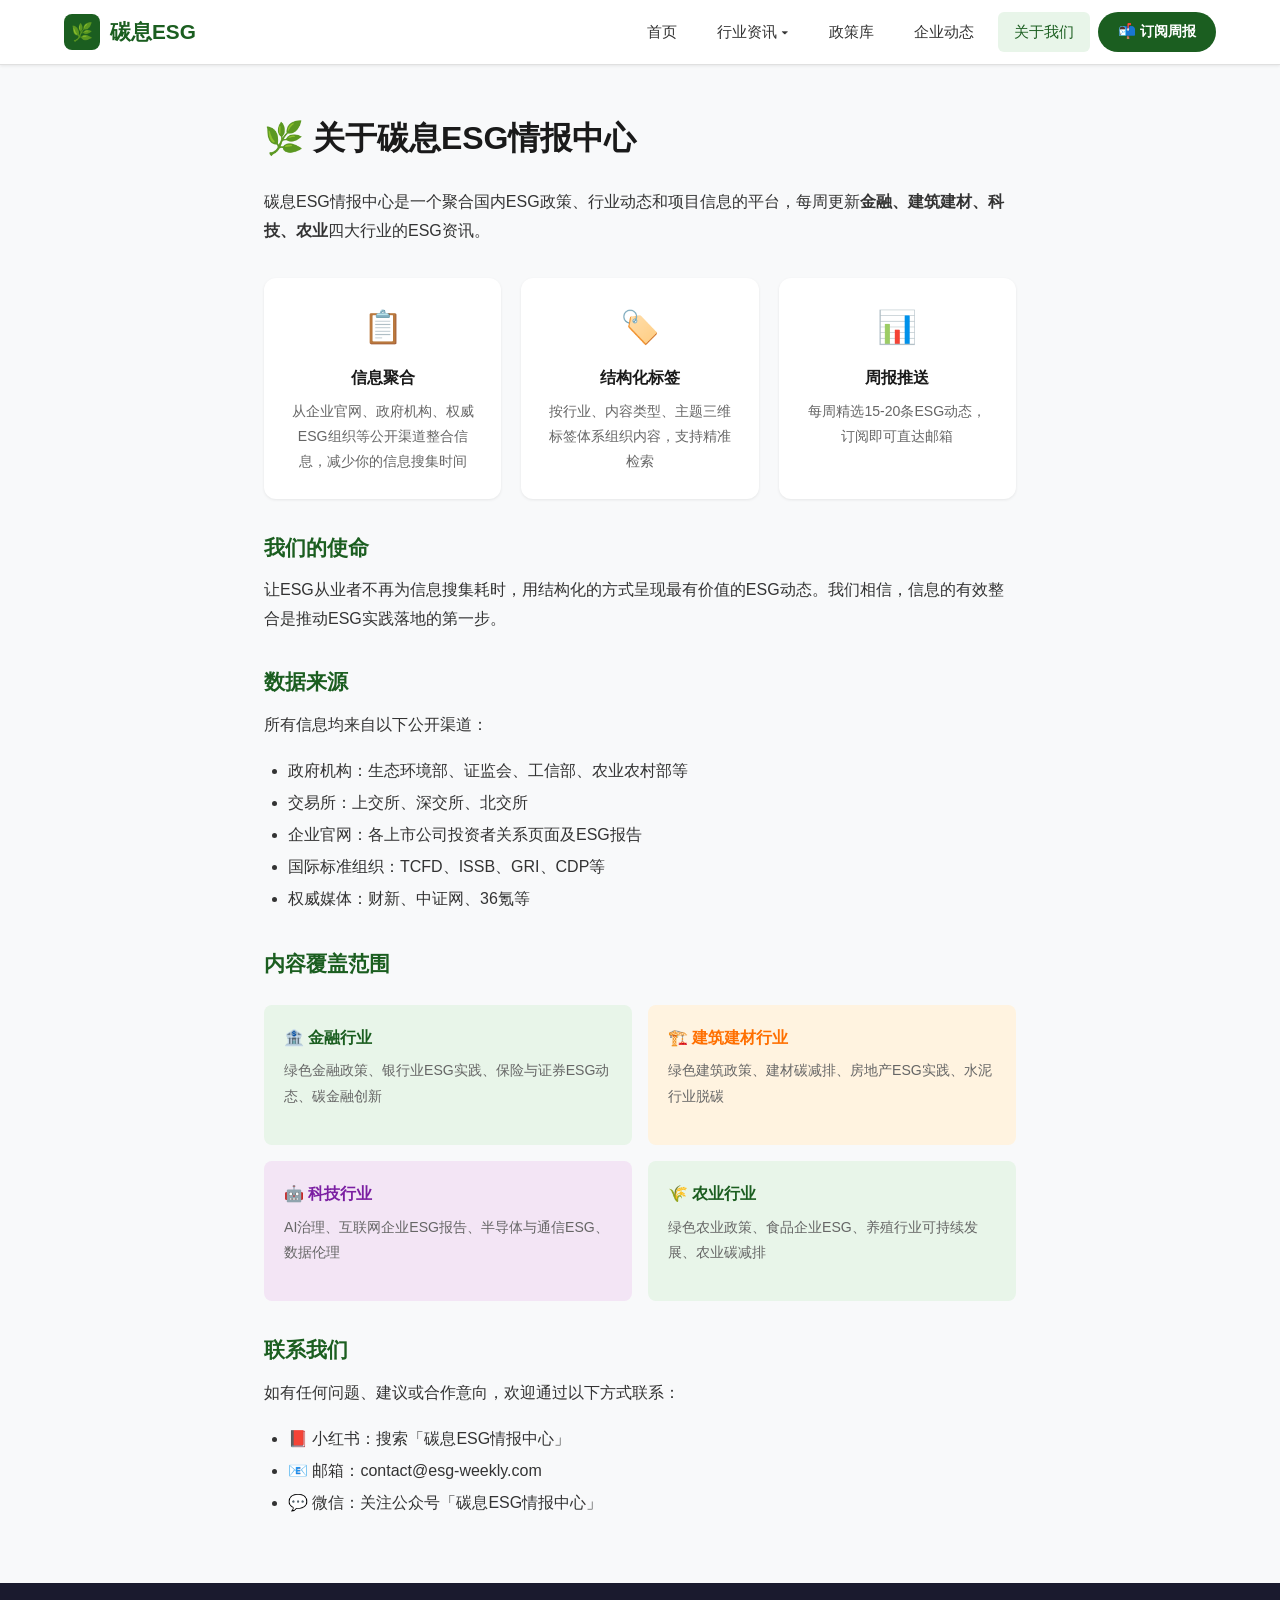
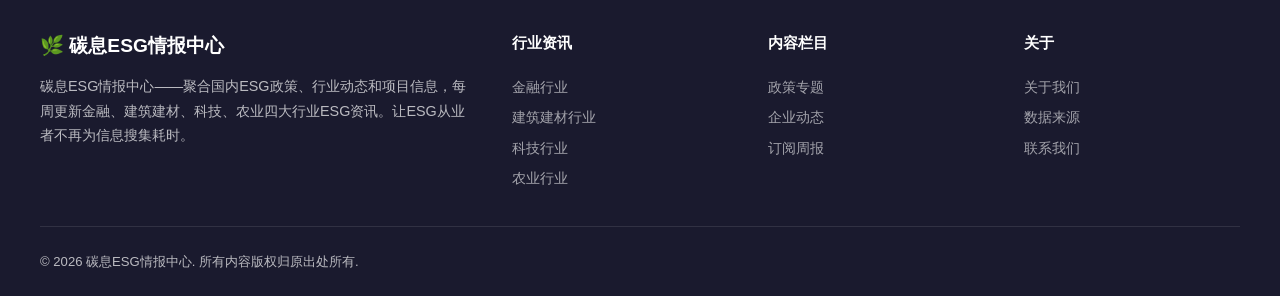
==== pages/about.html @ 067dfcd1 "ESG网站初始版本 - 碳息ESG情报中心" ====
<!DOCTYPE html>
<html lang="zh-CN">
<head>
  <meta charset="UTF-8">
  <meta name="viewport" content="width=device-width, initial-scale=1.0">
  <title>关于我们 - 碳息ESG情报中心</title>
  <meta name="description" content="关于碳息ESG情报中心：我们的使命、数据来源、内容覆盖范围与联系方式">
  <meta name="keywords" content="碳息ESG,关于我们,ESG情报中心,数据来源">
  <meta property="og:title" content="关于我们 - 碳息ESG情报中心">
  <meta property="og:description" content="关于碳息ESG情报中心：我们的使命、数据来源、内容覆盖范围与联系方式">
  <meta property="og:type" content="website">
  <meta property="og:locale" content="zh_CN">
  <meta name="twitter:card" content="summary">
  <link rel="canonical" href="https://www.esg-weekly.com/pages/about.html">
  <link rel="stylesheet" href="../css/style.css">
</head>
<body>
  <header class="site-header">
    <div class="header-inner">
      <a href="../index.html" class="site-logo"><span class="logo-icon">🌿</span>碳息ESG</a>
      <nav class="site-nav" id="mainNav">
        <a href="../index.html">首页</a>
        <div class="nav-dropdown"><a href="#">行业资讯 ▾</a><div class="dropdown-menu"><a href="finance.html">金融行业</a><a href="construction.html">建筑建材行业</a><a href="tech.html">科技行业</a><a href="agriculture.html">农业行业</a></div></div>
        <a href="policy.html">政策库</a><a href="corporate.html">企业动态</a><a href="about.html" class="active">关于我们</a><a href="subscribe.html" class="btn-subscribe">📬 订阅周报</a>
      </nav>
      <button class="menu-toggle" id="menuToggle">☰</button>
    </div>
  </header>

  <div class="about-page">
    <h1>🌿 关于碳息ESG情报中心</h1>

    <p>碳息ESG情报中心是一个聚合国内ESG政策、行业动态和项目信息的平台，每周更新<strong>金融、建筑建材、科技、农业</strong>四大行业的ESG资讯。</p>

    <div class="about-features">
      <div class="about-feature">
        <div class="icon">📋</div>
        <h3>信息聚合</h3>
        <p>从企业官网、政府机构、权威ESG组织等公开渠道整合信息，减少你的信息搜集时间</p>
      </div>
      <div class="about-feature">
        <div class="icon">🏷️</div>
        <h3>结构化标签</h3>
        <p>按行业、内容类型、主题三维标签体系组织内容，支持精准检索</p>
      </div>
      <div class="about-feature">
        <div class="icon">📊</div>
        <h3>周报推送</h3>
        <p>每周精选15-20条ESG动态，订阅即可直达邮箱</p>
      </div>
    </div>

    <h2>我们的使命</h2>
    <p>让ESG从业者不再为信息搜集耗时，用结构化的方式呈现最有价值的ESG动态。我们相信，信息的有效整合是推动ESG实践落地的第一步。</p>

    <h2 id="sources">数据来源</h2>
    <p>所有信息均来自以下公开渠道：</p>
    <ul style="margin:16px 0;padding-left:24px;line-height:2;">
      <li>政府机构：生态环境部、证监会、工信部、农业农村部等</li>
      <li>交易所：上交所、深交所、北交所</li>
      <li>企业官网：各上市公司投资者关系页面及ESG报告</li>
      <li>国际标准组织：TCFD、ISSB、GRI、CDP等</li>
      <li>权威媒体：财新、中证网、36氪等</li>
    </ul>

    <h2>内容覆盖范围</h2>
    <div style="display:grid;grid-template-columns:repeat(2,1fr);gap:16px;margin:24px 0;">
      <div style="background:var(--primary-bg);padding:20px;border-radius:var(--radius);">
        <h3 style="font-size:1rem;color:var(--primary);margin-bottom:8px;">🏦 金融行业</h3>
        <p style="font-size:0.88rem;color:var(--text-muted);">绿色金融政策、银行业ESG实践、保险与证券ESG动态、碳金融创新</p>
      </div>
      <div style="background:var(--accent-light);padding:20px;border-radius:var(--radius);">
        <h3 style="font-size:1rem;color:var(--accent);margin-bottom:8px;">🏗️ 建筑建材行业</h3>
        <p style="font-size:0.88rem;color:var(--text-muted);">绿色建筑政策、建材碳减排、房地产ESG实践、水泥行业脱碳</p>
      </div>
      <div style="background:#F3E5F5;padding:20px;border-radius:var(--radius);">
        <h3 style="font-size:1rem;color:#7B1FA2;margin-bottom:8px;">🤖 科技行业</h3>
        <p style="font-size:0.88rem;color:var(--text-muted);">AI治理、互联网企业ESG报告、半导体与通信ESG、数据伦理</p>
      </div>
      <div style="background:#E8F5E9;padding:20px;border-radius:var(--radius);">
        <h3 style="font-size:1rem;color:var(--primary);margin-bottom:8px;">🌾 农业行业</h3>
        <p style="font-size:0.88rem;color:var(--text-muted);">绿色农业政策、食品企业ESG、养殖行业可持续发展、农业碳减排</p>
      </div>
    </div>

    <h2 id="contact">联系我们</h2>
    <p>如有任何问题、建议或合作意向，欢迎通过以下方式联系：</p>
    <ul style="margin:16px 0;padding-left:24px;line-height:2;">
      <li>📕 小红书：搜索「碳息ESG情报中心」</li>
      <li>📧 邮箱：contact@esg-weekly.com</li>
      <li>💬 微信：关注公众号「碳息ESG情报中心」</li>
    </ul>
  </div>

    <footer class="site-footer">
    <div class="footer-inner">
      <div class="footer-brand">
        <h3>🌿 碳息ESG情报中心</h3>
        <p>碳息ESG情报中心——聚合国内ESG政策、行业动态和项目信息，每周更新金融、建筑建材、科技、农业四大行业ESG资讯。让ESG从业者不再为信息搜集耗时。</p>
      </div>
      <div class="footer-col">
        <h4>行业资讯</h4>
        <a href="finance.html">金融行业</a>
        <a href="construction.html">建筑建材行业</a>
        <a href="tech.html">科技行业</a>
        <a href="agriculture.html">农业行业</a>
      </div>
      <div class="footer-col">
        <h4>内容栏目</h4>
        <a href="policy.html">政策专题</a>
        <a href="corporate.html">企业动态</a>
        <a href="subscribe.html">订阅周报</a>
      </div>
      <div class="footer-col">
        <h4>关于</h4>
        <a href="about.html">关于我们</a>
        <a href="about.html#sources">数据来源</a>
        <a href="about.html#contact">联系我们</a>
      </div>
    </div>
    <div class="footer-bottom">
      <span>&copy; 2026 碳息ESG情报中心. 所有内容版权归原出处所有.</span>
    </div>
  </footer>
    <script>
    const menuToggle = document.getElementById('menuToggle');
    const mainNav = document.getElementById('mainNav');
    menuToggle.addEventListener('click', () => {
      mainNav.classList.toggle('open');
    });
    // Auto-close mobile menu when a link is clicked
    mainNav.querySelectorAll('a').forEach(link => {
      link.addEventListener('click', () => {
        mainNav.classList.remove('open');
      });
    });
  </script>
</body>
</html>
---- css/style.css ----
/* ========================================
   ESG周报 - 全局样式表
   ======================================== */

/* CSS变量 - 主题色 */
:root {
  --primary: #1B5E20;
  --primary-light: #2E7D32;
  --primary-lighter: #4CAF50;
  --primary-bg: #E8F5E9;
  --accent: #FF6F00;
  --accent-light: #FFF3E0;
  --text-dark: #1a1a1a;
  --text-body: #333333;
  --text-muted: #666666;
  --text-light: #999999;
  --bg-white: #ffffff;
  --bg-light: #f8f9fa;
  --bg-gray: #f0f2f5;
  --border: #e0e0e0;
  --shadow-sm: 0 1px 3px rgba(0,0,0,0.08);
  --shadow-md: 0 4px 12px rgba(0,0,0,0.1);
  --shadow-lg: 0 8px 30px rgba(0,0,0,0.12);
  --radius: 8px;
  --radius-lg: 12px;
  --max-width: 1200px;
  --transition: all 0.25s ease;
}

/* Reset */
*, *::before, *::after {
  margin: 0;
  padding: 0;
  box-sizing: border-box;
}

html {
  font-size: 16px;
  scroll-behavior: smooth;
}

body {
  font-family: -apple-system, BlinkMacSystemFont, "Segoe UI", "PingFang SC", "Hiragino Sans GB", "Microsoft YaHei", "Helvetica Neue", Helvetica, Arial, sans-serif;
  color: var(--text-body);
  background: var(--bg-light);
  line-height: 1.6;
  -webkit-font-smoothing: antialiased;
}

a {
  color: var(--primary);
  text-decoration: none;
  transition: var(--transition);
}

a:hover {
  color: var(--primary-lighter);
}

img {
  max-width: 100%;
  height: auto;
}

/* ========================================
   Header / Navigation
   ======================================== */
.site-header {
  background: var(--bg-white);
  border-bottom: 1px solid var(--border);
  position: sticky;
  top: 0;
  z-index: 100;
  box-shadow: var(--shadow-sm);
}

.header-inner {
  max-width: var(--max-width);
  margin: 0 auto;
  padding: 0 24px;
  display: flex;
  align-items: center;
  justify-content: space-between;
  height: 64px;
}

.site-logo {
  display: flex;
  align-items: center;
  gap: 10px;
  font-size: 1.3rem;
  font-weight: 700;
  color: var(--primary);
}

.site-logo .logo-icon {
  width: 36px;
  height: 36px;
  background: var(--primary);
  color: white;
  border-radius: 8px;
  display: flex;
  align-items: center;
  justify-content: center;
  font-size: 1.1rem;
}

.site-nav {
  display: flex;
  align-items: center;
  gap: 8px;
}

.site-nav a {
  padding: 8px 16px;
  border-radius: 6px;
  color: var(--text-body);
  font-size: 0.95rem;
  font-weight: 500;
  transition: var(--transition);
}

.site-nav a:hover,
.site-nav a.active {
  color: var(--primary);
  background: var(--primary-bg);
}

.nav-dropdown {
  position: relative;
}

.nav-dropdown .dropdown-menu {
  display: none;
  position: absolute;
  top: 100%;
  left: 0;
  background: var(--bg-white);
  border-radius: var(--radius);
  box-shadow: var(--shadow-md);
  min-width: 180px;
  padding: 8px 0;
  z-index: 200;
  margin-top: 4px;
}

.nav-dropdown:hover .dropdown-menu {
  display: block;
}

.dropdown-menu a {
  display: block;
  padding: 10px 20px;
  font-size: 0.9rem;
  color: var(--text-body);
  border-radius: 0;
}

.dropdown-menu a:hover {
  background: var(--primary-bg);
  color: var(--primary);
}

.btn-subscribe {
  background: var(--primary) !important;
  color: white !important;
  padding: 8px 20px !important;
  border-radius: 20px !important;
  font-weight: 600 !important;
  font-size: 0.9rem !important;
}

.btn-subscribe:hover {
  background: var(--primary-light) !important;
  color: white !important;
  transform: translateY(-1px);
  box-shadow: var(--shadow-sm);
}

/* Mobile menu toggle */
.menu-toggle {
  display: none;
  background: none;
  border: none;
  font-size: 1.5rem;
  cursor: pointer;
  color: var(--text-body);
  padding: 4px;
}

/* ========================================
   Hero Section
   ======================================== */
.hero {
  background: linear-gradient(135deg, var(--primary) 0%, var(--primary-light) 50%, #43A047 100%);
  color: white;
  padding: 48px 24px;
  text-align: center;
}

.hero-inner {
  max-width: var(--max-width);
  margin: 0 auto;
}

.hero-badge {
  display: inline-block;
  background: rgba(255,255,255,0.2);
  padding: 6px 16px;
  border-radius: 20px;
  font-size: 0.85rem;
  margin-bottom: 16px;
  backdrop-filter: blur(4px);
}

.hero h1 {
  font-size: 2rem;
  font-weight: 700;
  margin-bottom: 12px;
  line-height: 1.3;
}

.hero p {
  font-size: 1.1rem;
  opacity: 0.9;
  max-width: 600px;
  margin: 0 auto 24px;
}

.hero-stats {
  display: flex;
  justify-content: center;
  gap: 40px;
  margin-top: 24px;
}

.hero-stat {
  text-align: center;
}

.hero-stat .number {
  display: block;
  font-size: 1.8rem;
  font-weight: 700;
}

.hero-stat .label {
  font-size: 0.85rem;
  opacity: 0.8;
}

/* ========================================
   Section Layout
   ======================================== */
.section {
  padding: 48px 24px;
}

.section-inner {
  max-width: var(--max-width);
  margin: 0 auto;
}

.section-header {
  display: flex;
  align-items: center;
  justify-content: space-between;
  margin-bottom: 24px;
}

.section-title {
  font-size: 1.4rem;
  font-weight: 700;
  color: var(--text-dark);
  display: flex;
  align-items: center;
  gap: 8px;
}

.section-title .icon {
  font-size: 1.2rem;
}

.section-more {
  font-size: 0.9rem;
  color: var(--primary);
  font-weight: 500;
}

.section-more:hover {
  color: var(--primary-lighter);
}

/* ========================================
   Article Cards
   ======================================== */
.card-grid {
  display: grid;
  grid-template-columns: repeat(3, 1fr);
  gap: 24px;
}

.card-grid-2 {
  grid-template-columns: repeat(2, 1fr);
}

.card-grid-4 {
  grid-template-columns: repeat(4, 1fr);
}

.article-card {
  background: var(--bg-white);
  border-radius: var(--radius-lg);
  overflow: hidden;
  box-shadow: var(--shadow-sm);
  transition: var(--transition);
  display: flex;
  flex-direction: column;
}

.article-card:hover {
  box-shadow: var(--shadow-md);
  transform: translateY(-2px);
}

.card-image {
  height: 180px;
  background: var(--bg-gray);
  display: flex;
  align-items: center;
  justify-content: center;
  font-size: 3rem;
  color: var(--primary-lighter);
  position: relative;
  overflow: hidden;
}

.card-image .tag-overlay {
  position: absolute;
  top: 12px;
  left: 12px;
  display: flex;
  gap: 6px;
}

.card-body {
  padding: 20px;
  flex: 1;
  display: flex;
  flex-direction: column;
}

.card-category {
  font-size: 0.78rem;
  font-weight: 600;
  color: var(--primary);
  text-transform: uppercase;
  letter-spacing: 0.5px;
  margin-bottom: 8px;
}

.card-title {
  font-size: 1.05rem;
  font-weight: 600;
  color: var(--text-dark);
  margin-bottom: 8px;
  line-height: 1.5;
  display: -webkit-box;
  -webkit-line-clamp: 2;
  -webkit-box-orient: vertical;
  overflow: hidden;
}

.card-title a {
  color: var(--text-dark);
}

.card-title a:hover {
  color: var(--primary);
}

.card-excerpt {
  font-size: 0.9rem;
  color: var(--text-muted);
  line-height: 1.6;
  margin-bottom: 16px;
  flex: 1;
  display: -webkit-box;
  -webkit-line-clamp: 3;
  -webkit-box-orient: vertical;
  overflow: hidden;
}

.card-meta {
  display: flex;
  align-items: center;
  justify-content: space-between;
  font-size: 0.8rem;
  color: var(--text-light);
  padding-top: 12px;
  border-top: 1px solid var(--border);
}

.card-tags {
  display: flex;
  gap: 6px;
}

.card-source-link {
  display: inline-flex;
  align-items: center;
  gap: 4px;
  color: var(--primary-light);
  font-size: 0.8rem;
  text-decoration: none;
  transition: var(--transition);
  white-space: nowrap;
}
.card-source-link:hover {
  color: var(--primary);
  text-decoration: underline;
}
.card-source-link svg {
  width: 12px;
  height: 12px;
  flex-shrink: 0;
}

.tag {
  display: inline-block;
  padding: 2px 8px;
  border-radius: 4px;
  font-size: 0.75rem;
  font-weight: 500;
}

.tag-finance { background: #E3F2FD; color: #1565C0; }
.tag-construction { background: #FFF3E0; color: #E65100; }
.tag-tech { background: #F3E5F5; color: #7B1FA2; }
.tag-agriculture { background: #E8F5E9; color: #2E7D32; }
.tag-policy { background: #FFEBEE; color: #C62828; }
.tag-esg { background: var(--primary-bg); color: var(--primary); }

/* ========================================
   Industry Quick View
   ======================================== */
.industry-grid {
  display: grid;
  grid-template-columns: repeat(4, 1fr);
  gap: 20px;
}

.industry-card {
  background: var(--bg-white);
  border-radius: var(--radius-lg);
  padding: 24px;
  box-shadow: var(--shadow-sm);
  transition: var(--transition);
  border-top: 3px solid transparent;
}

.industry-card:hover {
  box-shadow: var(--shadow-md);
  transform: translateY(-2px);
}

.industry-card.finance { border-top-color: #1565C0; }
.industry-card.construction { border-top-color: #E65100; }
.industry-card.tech { border-top-color: #7B1FA2; }
.industry-card.agriculture { border-top-color: #2E7D32; }

.industry-icon {
  font-size: 2rem;
  margin-bottom: 12px;
}

.industry-card h3 {
  font-size: 1.1rem;
  font-weight: 600;
  color: var(--text-dark);
  margin-bottom: 12px;
}

.industry-item {
  padding: 10px 0;
  border-bottom: 1px solid var(--border);
  font-size: 0.9rem;
}

.industry-item:last-child {
  border-bottom: none;
}

.industry-item a {
  color: var(--text-body);
  display: block;
}

.industry-item a:hover {
  color: var(--primary);
}

.industry-item .date {
  font-size: 0.78rem;
  color: var(--text-light);
  margin-top: 2px;
}

.industry-more {
  display: inline-block;
  margin-top: 12px;
  font-size: 0.85rem;
  font-weight: 500;
  color: var(--primary);
}

/* ========================================
   Policy List
   ======================================== */
.policy-list {
  background: var(--bg-white);
  border-radius: var(--radius-lg);
  box-shadow: var(--shadow-sm);
  overflow: hidden;
}

.policy-item {
  display: flex;
  align-items: flex-start;
  gap: 16px;
  padding: 20px 24px;
  border-bottom: 1px solid var(--border);
  transition: var(--transition);
}

.policy-item:last-child {
  border-bottom: none;
}

.policy-item:hover {
  background: var(--primary-bg);
}

.policy-date {
  flex-shrink: 0;
  text-align: center;
  min-width: 56px;
}

.policy-date .day {
  display: block;
  font-size: 1.4rem;
  font-weight: 700;
  color: var(--primary);
}

.policy-date .month {
  font-size: 0.78rem;
  color: var(--text-light);
}

.policy-content h4 {
  font-size: 0.95rem;
  font-weight: 600;
  color: var(--text-dark);
  margin-bottom: 4px;
}

.policy-content p {
  font-size: 0.85rem;
  color: var(--text-muted);
}

/* ========================================
   Sidebar / Subscribe CTA
   ======================================== */
.subscribe-cta {
  background: linear-gradient(135deg, var(--primary), var(--primary-light));
  color: white;
  border-radius: var(--radius-lg);
  padding: 32px;
  text-align: center;
  margin: 48px 0;
}

.subscribe-cta h3 {
  font-size: 1.3rem;
  margin-bottom: 8px;
}

.subscribe-cta p {
  opacity: 0.9;
  font-size: 0.95rem;
  margin-bottom: 20px;
}

.subscribe-form {
  display: flex;
  gap: 8px;
  max-width: 420px;
  margin: 0 auto;
}

.subscribe-form input {
  flex: 1;
  padding: 12px 16px;
  border: none;
  border-radius: 8px;
  font-size: 0.95rem;
  outline: none;
}

.subscribe-form button {
  padding: 12px 24px;
  background: var(--accent);
  color: white;
  border: none;
  border-radius: 8px;
  font-weight: 600;
  cursor: pointer;
  transition: var(--transition);
}

.subscribe-form button:hover {
  background: #E65100;
}

/* ========================================
   Footer
   ======================================== */
.site-footer {
  background: #1a1a2e;
  color: rgba(255,255,255,0.7);
  padding: 48px 24px 24px;
}

.footer-inner {
  max-width: var(--max-width);
  margin: 0 auto;
  display: grid;
  grid-template-columns: 2fr 1fr 1fr 1fr;
  gap: 40px;
}

.footer-brand h3 {
  color: white;
  font-size: 1.2rem;
  margin-bottom: 12px;
}

.footer-brand p {
  font-size: 0.9rem;
  line-height: 1.7;
}

.footer-col h4 {
  color: white;
  font-size: 0.95rem;
  margin-bottom: 16px;
  font-weight: 600;
}

.footer-col a {
  display: block;
  color: rgba(255,255,255,0.6);
  font-size: 0.88rem;
  padding: 4px 0;
}

.footer-col a:hover {
  color: white;
}

.footer-bottom {
  max-width: var(--max-width);
  margin: 32px auto 0;
  padding-top: 24px;
  border-top: 1px solid rgba(255,255,255,0.1);
  display: flex;
  justify-content: space-between;
  font-size: 0.82rem;
}

.social-links {
  display: flex;
  gap: 16px;
}

.social-links a {
  color: rgba(255,255,255,0.5);
  font-size: 0.9rem;
}

.social-links a:hover {
  color: white;
}

/* ========================================
   Article Detail Page
   ======================================== */
.article-page {
  max-width: 800px;
  margin: 0 auto;
  padding: 40px 24px;
}

.article-header {
  margin-bottom: 32px;
}

.article-header .breadcrumb {
  font-size: 0.85rem;
  color: var(--text-light);
  margin-bottom: 16px;
}

.article-header h1 {
  font-size: 1.8rem;
  font-weight: 700;
  color: var(--text-dark);
  line-height: 1.4;
  margin-bottom: 16px;
}

.article-meta {
  display: flex;
  align-items: center;
  gap: 16px;
  font-size: 0.88rem;
  color: var(--text-muted);
}

.article-body {
  font-size: 1.05rem;
  line-height: 1.8;
  color: var(--text-body);
}

.article-body p {
  margin-bottom: 20px;
}

.article-body h2 {
  font-size: 1.4rem;
  font-weight: 600;
  color: var(--text-dark);
  margin: 32px 0 16px;
}

.article-body h3 {
  font-size: 1.2rem;
  font-weight: 600;
  color: var(--text-dark);
  margin: 24px 0 12px;
}

.article-body ul, .article-body ol {
  margin: 16px 0;
  padding-left: 24px;
}

.article-body li {
  margin-bottom: 8px;
}

.article-source {
  background: var(--primary-bg);
  border-left: 4px solid var(--primary);
  padding: 16px 20px;
  border-radius: 0 var(--radius) var(--radius) 0;
  margin: 32px 0;
  font-size: 0.92rem;
}

.article-source strong {
  color: var(--primary);
}

.article-source .source-link-btn {
  display: inline-flex;
  align-items: center;
  gap: 6px;
  margin-top: 12px;
  padding: 10px 20px;
  background: var(--primary);
  color: #fff;
  border-radius: var(--radius);
  text-decoration: none;
  font-size: 0.9rem;
  font-weight: 500;
  transition: var(--transition);
}
.article-source .source-link-btn:hover {
  background: var(--primary-light);
  transform: translateY(-1px);
  box-shadow: var(--shadow-sm);
}
.article-source .source-link-btn svg {
  width: 16px;
  height: 16px;
}

/* ========================================
   Subscribe Page
   ======================================== */
.subscribe-page {
  max-width: 560px;
  margin: 0 auto;
  padding: 60px 24px;
  text-align: center;
}

.subscribe-page h1 {
  font-size: 2rem;
  color: var(--text-dark);
  margin-bottom: 12px;
}

.subscribe-page .subtitle {
  color: var(--text-muted);
  margin-bottom: 40px;
}

.subscribe-box {
  background: var(--bg-white);
  border-radius: var(--radius-lg);
  padding: 40px;
  box-shadow: var(--shadow-md);
}

.form-group {
  margin-bottom: 20px;
  text-align: left;
}

.form-group label {
  display: block;
  font-size: 0.9rem;
  font-weight: 600;
  color: var(--text-dark);
  margin-bottom: 8px;
}

.form-group input[type="email"],
.form-group input[type="text"] {
  width: 100%;
  padding: 12px 16px;
  border: 2px solid var(--border);
  border-radius: var(--radius);
  font-size: 0.95rem;
  outline: none;
  transition: var(--transition);
}

.form-group input:focus {
  border-color: var(--primary);
}

.checkbox-group {
  display: grid;
  grid-template-columns: 1fr 1fr;
  gap: 12px;
}

.checkbox-item {
  display: flex;
  align-items: center;
  gap: 8px;
  font-size: 0.9rem;
  color: var(--text-body);
}

.checkbox-item input[type="checkbox"] {
  width: 18px;
  height: 18px;
  accent-color: var(--primary);
}

.btn-primary {
  display: inline-block;
  background: var(--primary);
  color: white;
  padding: 14px 40px;
  border: none;
  border-radius: var(--radius);
  font-size: 1rem;
  font-weight: 600;
  cursor: pointer;
  transition: var(--transition);
  width: 100%;
  margin-top: 8px;
}

.btn-primary:hover {
  background: var(--primary-light);
}

/* ========================================
   About Page
   ======================================== */
.about-page {
  max-width: 800px;
  margin: 0 auto;
  padding: 48px 24px;
}

.about-page h1 {
  font-size: 2rem;
  color: var(--text-dark);
  margin-bottom: 24px;
}

.about-page h2 {
  font-size: 1.3rem;
  color: var(--primary);
  margin: 32px 0 12px;
}

.about-page p {
  font-size: 1rem;
  line-height: 1.8;
  color: var(--text-body);
  margin-bottom: 16px;
}

.about-features {
  display: grid;
  grid-template-columns: repeat(3, 1fr);
  gap: 20px;
  margin: 32px 0;
}

.about-feature {
  background: var(--bg-white);
  padding: 24px;
  border-radius: var(--radius-lg);
  text-align: center;
  box-shadow: var(--shadow-sm);
}

.about-feature .icon {
  font-size: 2rem;
  margin-bottom: 12px;
}

.about-feature h3 {
  font-size: 1rem;
  color: var(--text-dark);
  margin-bottom: 8px;
}

.about-feature p {
  font-size: 0.88rem;
  color: var(--text-muted);
  margin-bottom: 0;
}

/* ========================================
   Responsive Design
   ======================================== */
@media (max-width: 1024px) {
  .card-grid {
    grid-template-columns: repeat(2, 1fr);
  }
  .industry-grid {
    grid-template-columns: repeat(2, 1fr);
  }
  .footer-inner {
    grid-template-columns: 1fr 1fr;
  }
  .about-features {
    grid-template-columns: repeat(2, 1fr);
  }
}

@media (max-width: 768px) {
  .site-nav {
    display: none;
  }
  .menu-toggle {
    display: block;
  }
  .site-nav.open {
    display: flex;
    flex-direction: column;
    position: absolute;
    top: 64px;
    left: 0;
    right: 0;
    background: var(--bg-white);
    padding: 16px;
    box-shadow: var(--shadow-md);
    border-top: 1px solid var(--border);
  }
  .nav-dropdown .dropdown-menu {
    position: static;
    box-shadow: none;
    padding-left: 16px;
  }
  .hero h1 {
    font-size: 1.5rem;
  }
  .hero-stats {
    gap: 24px;
  }
  .hero-stat .number {
    font-size: 1.3rem;
  }
  .card-grid,
  .card-grid-2 {
    grid-template-columns: 1fr;
  }
  .industry-grid {
    grid-template-columns: 1fr;
  }
  .subscribe-form {
    flex-direction: column;
  }
  .footer-inner {
    grid-template-columns: 1fr;
    gap: 24px;
  }
  .footer-bottom {
    flex-direction: column;
    gap: 12px;
    text-align: center;
  }
  .checkbox-group {
    grid-template-columns: 1fr;
  }
  .about-features {
    grid-template-columns: 1fr;
  }
}

/* ========================================
   Utility Classes
   ======================================== */
.container {
  max-width: var(--max-width);
  margin: 0 auto;
  padding: 0 24px;
}

.text-center { text-align: center; }
.text-muted { color: var(--text-muted); }
.mt-1 { margin-top: 8px; }
.mt-2 { margin-top: 16px; }
.mt-3 { margin-top: 24px; }
.mb-1 { margin-bottom: 8px; }
.mb-2 { margin-bottom: 16px; }
.mb-3 { margin-bottom: 24px; }

/* Week indicator badge */
.week-badge {
  display: inline-flex;
  align-items: center;
  gap: 6px;
  background: var(--accent-light);
  color: var(--accent);
  padding: 6px 14px;
  border-radius: 20px;
  font-size: 0.85rem;
  font-weight: 600;
}

/* Scroll to top */
.scroll-top {
  position: fixed;
  bottom: 24px;
  right: 24px;
  width: 44px;
  height: 44px;
  background: var(--primary);
  color: white;
  border: none;
  border-radius: 50%;
  font-size: 1.2rem;
  cursor: pointer;
  box-shadow: var(--shadow-md);
  transition: var(--transition);
  display: none;
  z-index: 50;
}

.scroll-top:hover {
  background: var(--primary-light);
  transform: translateY(-2px);
}
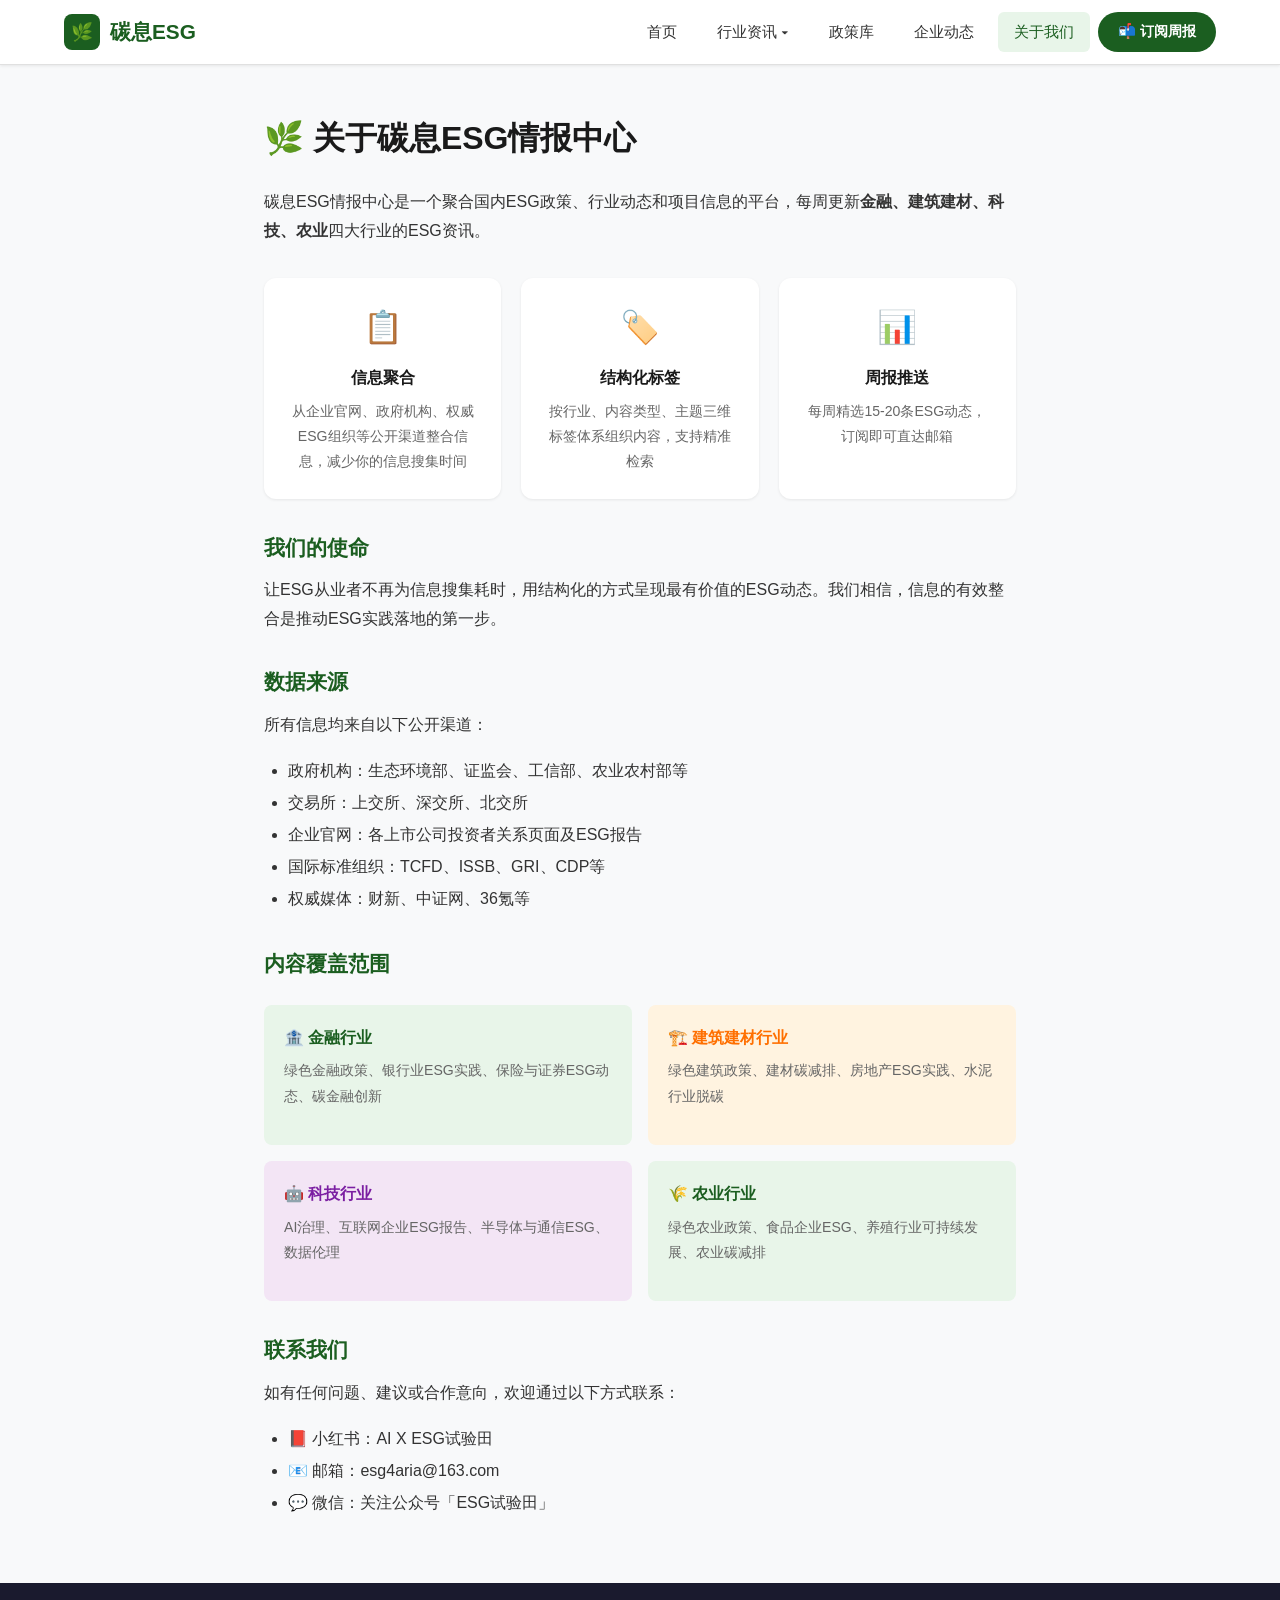
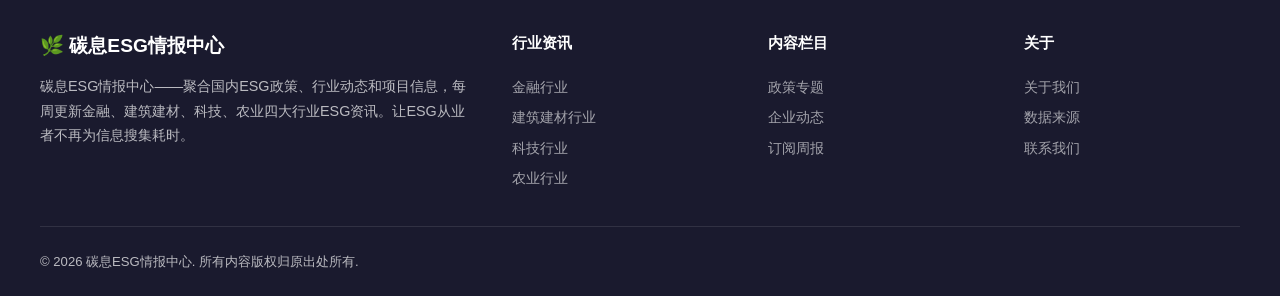
==== commit b734d2fb: "更新联系我们：小红书/AI X ESG试验田 邮箱/esg4aria@163.com 公众号/ESG试验田" ====
--- a/pages/about.html
+++ b/pages/about.html
@@ -11,7 +11,7 @@
   <meta property="og:type" content="website">
   <meta property="og:locale" content="zh_CN">
   <meta name="twitter:card" content="summary">
-  <link rel="canonical" href="https://www.esg-weekly.com/pages/about.html">
+  <link rel="canonical" href="https://esg-info.195486937.workers.dev/pages/about.html">
   <link rel="stylesheet" href="../css/style.css">
 </head>
 <body>
@@ -86,9 +86,9 @@
     <h2 id="contact">联系我们</h2>
     <p>如有任何问题、建议或合作意向，欢迎通过以下方式联系：</p>
     <ul style="margin:16px 0;padding-left:24px;line-height:2;">
-      <li>📕 小红书：搜索「碳息ESG情报中心」</li>
-      <li>📧 邮箱：contact@esg-weekly.com</li>
-      <li>💬 微信：关注公众号「碳息ESG情报中心」</li>
+      <li>📕 小红书：AI X ESG试验田</li>
+      <li>📧 邮箱：esg4aria@163.com</li>
+      <li>💬 微信：关注公众号「ESG试验田」</li>
     </ul>
   </div>
 
